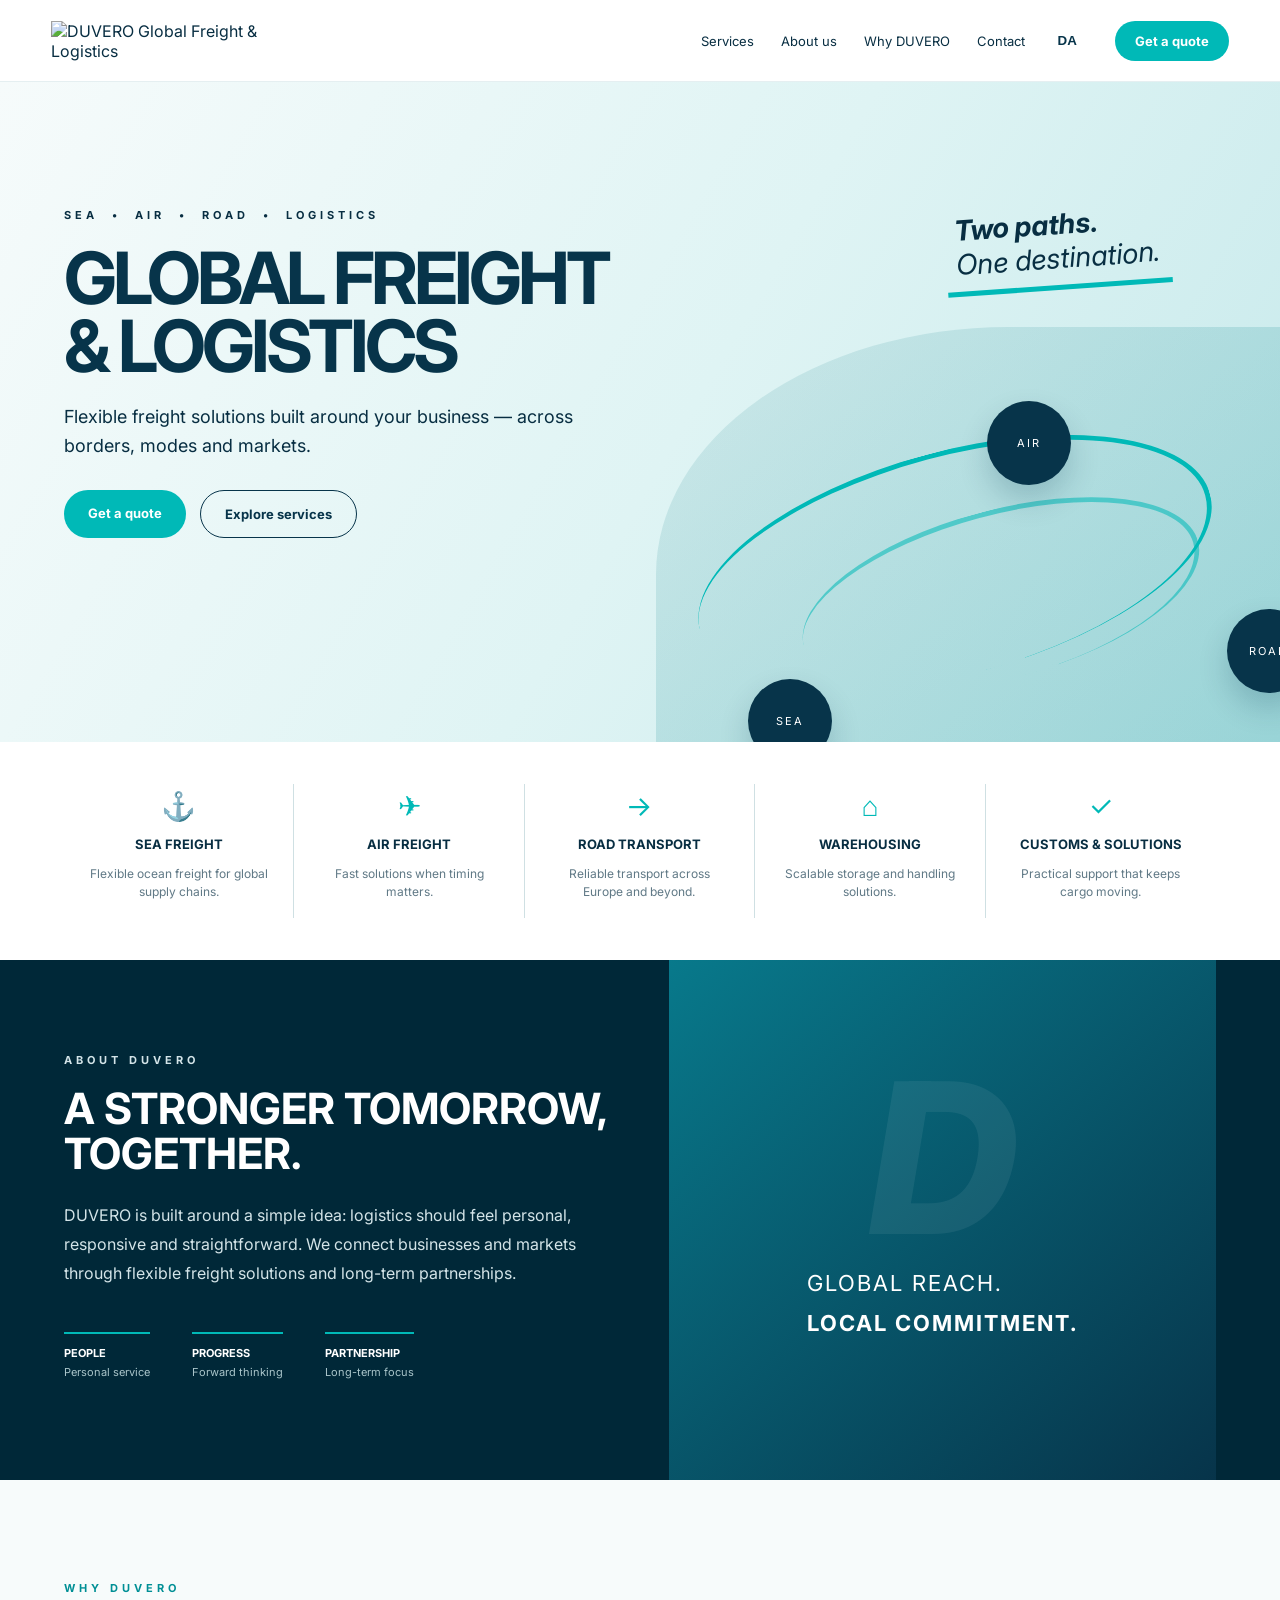
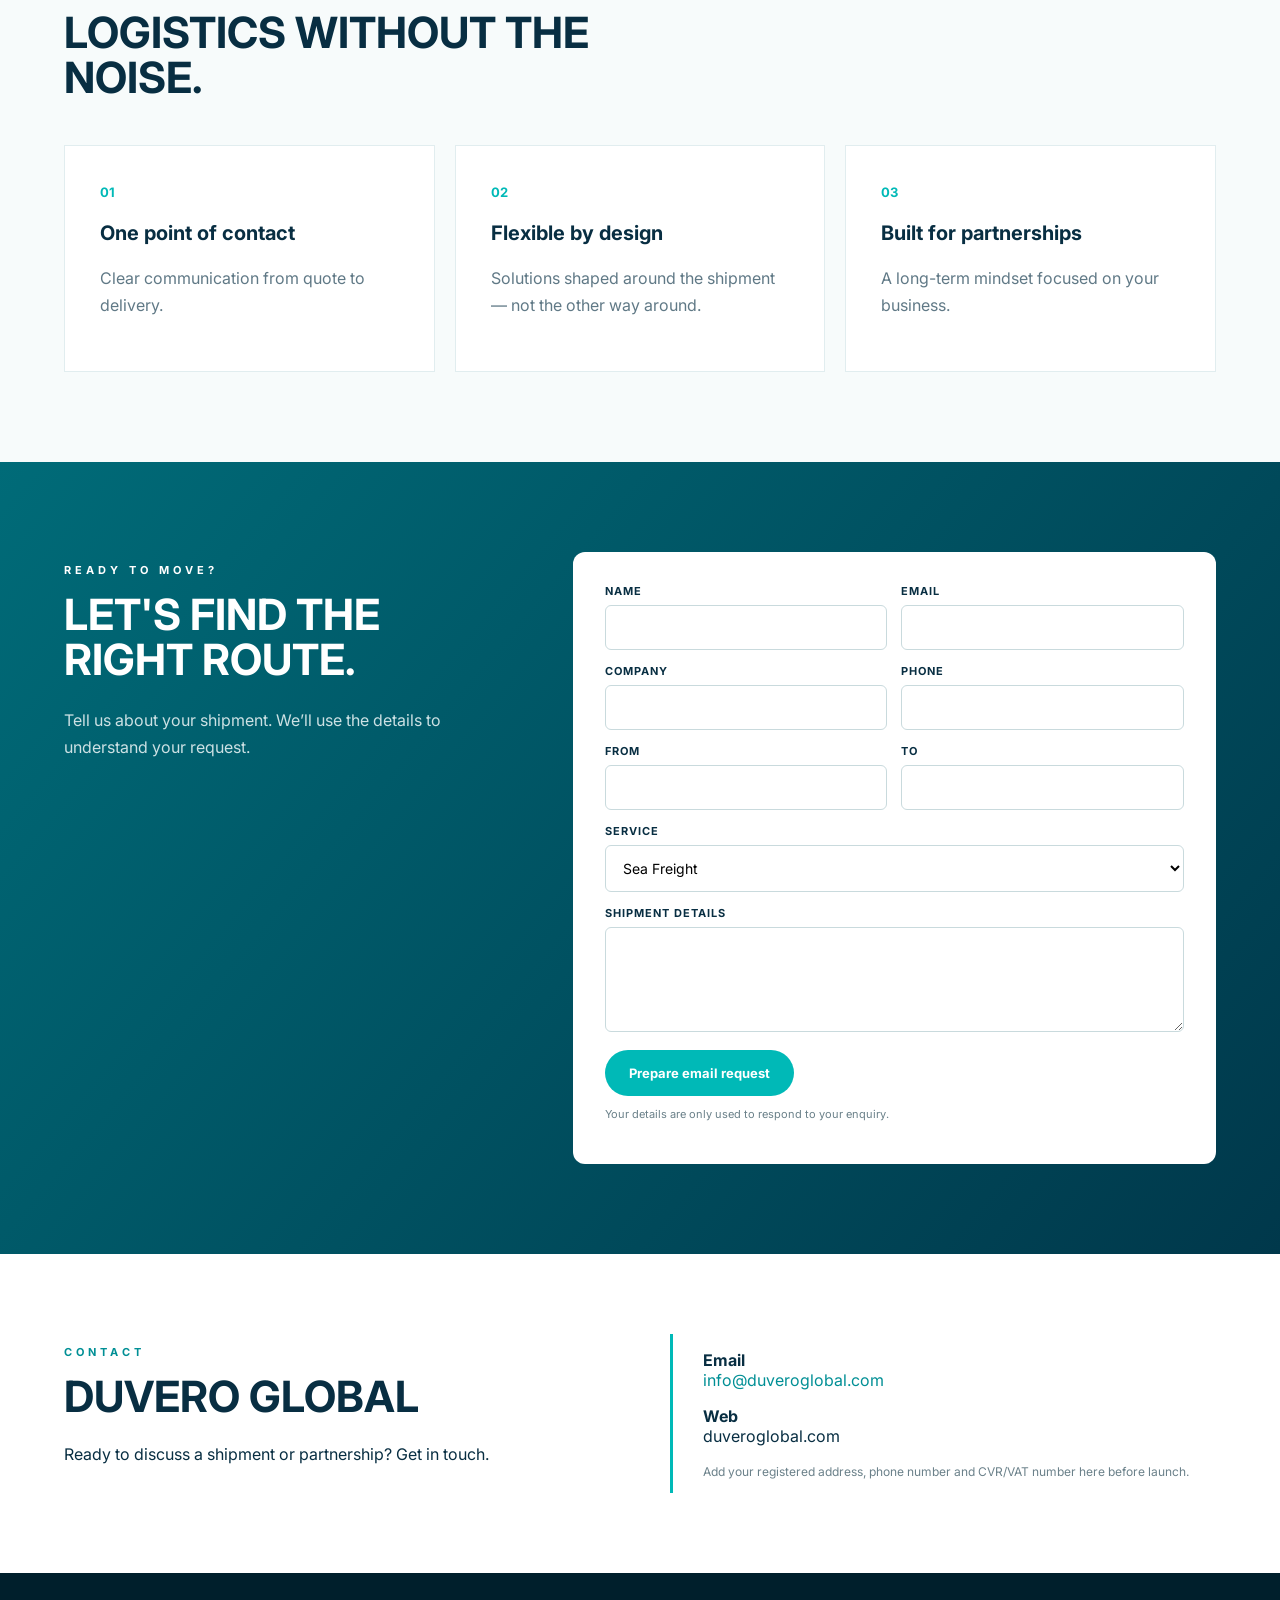
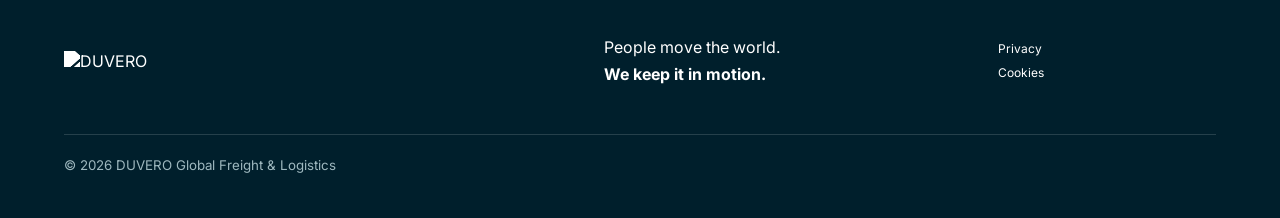
==== index.html @ 25d9b700 "Add files via upload" ====
<!doctype html>
<html lang="en">
<head>
<meta charset="utf-8"><meta name="viewport" content="width=device-width,initial-scale=1">
<title>DUVERO | Global Freight & Logistics</title>
<meta name="description" content="DUVERO Global Freight & Logistics. Flexible sea, air, road, warehousing and customs solutions built around your business.">
<meta name="theme-color" content="#07344a">
<meta property="og:title" content="DUVERO | Global Freight & Logistics">
<meta property="og:description" content="People move the world. We keep it in motion.">
<link rel="icon" href="assets/favicon.svg"><link rel="stylesheet" href="styles.css">
</head>
<body>
<header class="header">
<a href="#home" class="logo"><img src="assets/logo.svg" alt="DUVERO Global Freight & Logistics"></a>
<button class="hamb" aria-label="Open menu" aria-expanded="false">☰</button>
<nav id="nav">
<a href="#services" data-i18n="navServices">Services</a><a href="#about" data-i18n="navAbout">About us</a>
<a href="#why" data-i18n="navWhy">Why DUVERO</a><a href="#contact" data-i18n="navContact">Contact</a>
<button class="lang" id="lang">DA</button>
</nav>
<a class="btn headbtn" href="#quote" data-i18n="quote">Get a quote</a>
</header>

<main>
<section class="hero" id="home">
<div class="hero-art"><div class="route r1"></div><div class="route r2"></div><div class="orb o1">SEA</div><div class="orb o2">AIR</div><div class="orb o3">ROAD</div></div>
<div class="wrap hero-inner">
<p class="kicker">SEA &nbsp;•&nbsp; AIR &nbsp;•&nbsp; ROAD &nbsp;•&nbsp; LOGISTICS</p>
<h1 data-i18n="heroTitle">GLOBAL FREIGHT<br>&amp; LOGISTICS</h1>
<p class="hero-copy" data-i18n="heroCopy">Flexible freight solutions built around your business — across borders, modes and markets.</p>
<div class="buttons"><a class="btn" href="#quote" data-i18n="quote">Get a quote</a><a class="btn secondary" href="#services" data-i18n="explore">Explore services</a></div>
<div class="signature"><b>Two paths.</b><br>One destination.</div>
</div>
</section>

<section class="service-strip" id="services">
<div class="wrap services">
<article><span>⚓</span><h3>Sea Freight</h3><p data-i18n="sea">Flexible ocean freight for global supply chains.</p></article>
<article><span>✈</span><h3>Air Freight</h3><p data-i18n="air">Fast solutions when timing matters.</p></article>
<article><span>→</span><h3>Road Transport</h3><p data-i18n="road">Reliable transport across Europe and beyond.</p></article>
<article><span>⌂</span><h3>Warehousing</h3><p data-i18n="warehouse">Scalable storage and handling solutions.</p></article>
<article><span>✓</span><h3>Customs & Solutions</h3><p data-i18n="customs">Practical support that keeps cargo moving.</p></article>
</div></section>

<section class="about" id="about"><div class="wrap about-grid">
<div><p class="kicker teal">ABOUT DUVERO</p><h2 data-i18n="aboutTitle">A STRONGER TOMORROW, TOGETHER.</h2>
<p data-i18n="aboutText">DUVERO is built around a simple idea: logistics should feel personal, responsive and straightforward. We connect businesses and markets through flexible freight solutions and long-term partnerships.</p>
<div class="values"><div><b>PEOPLE</b><small data-i18n="people">Personal service</small></div><div><b>PROGRESS</b><small data-i18n="progress">Forward thinking</small></div><div><b>PARTNERSHIP</b><small data-i18n="partner">Long-term focus</small></div></div></div>
<div class="visual"><div class="bigmark">D</div><p>GLOBAL REACH.<br><strong>LOCAL COMMITMENT.</strong></p></div>
</div></section>

<section class="why" id="why"><div class="wrap">
<p class="kicker teal">WHY DUVERO</p><h2 data-i18n="whyTitle">LOGISTICS WITHOUT THE NOISE.</h2>
<div class="why-grid">
<article><b>01</b><h3 data-i18n="w1t">One point of contact</h3><p data-i18n="w1">Clear communication from quote to delivery.</p></article>
<article><b>02</b><h3 data-i18n="w2t">Flexible by design</h3><p data-i18n="w2">Solutions shaped around the shipment — not the other way around.</p></article>
<article><b>03</b><h3 data-i18n="w3t">Built for partnerships</h3><p data-i18n="w3">A long-term mindset focused on your business.</p></article>
</div></div></section>

<section class="quote" id="quote"><div class="wrap quote-grid">
<div><p class="kicker">READY TO MOVE?</p><h2 data-i18n="quoteTitle">LET'S FIND THE RIGHT ROUTE.</h2><p data-i18n="quoteCopy">Tell us about your shipment. We’ll use the details to understand your request.</p></div>
<form id="quoteForm">
<div class="two"><label><span data-i18n="name">Name</span><input name="name" required></label><label><span>Email</span><input name="email" type="email" required></label></div>
<div class="two"><label><span data-i18n="company">Company</span><input name="company"></label><label><span data-i18n="phone">Phone</span><input name="phone" type="tel"></label></div>
<div class="two"><label><span data-i18n="from">From</span><input name="from"></label><label><span data-i18n="to">To</span><input name="to"></label></div>
<label><span data-i18n="service">Service</span><select name="service"><option>Sea Freight</option><option>Air Freight</option><option>Road Transport</option><option>Warehousing</option><option>Customs & Solutions</option></select></label>
<label><span data-i18n="details">Shipment details</span><textarea name="details" required></textarea></label>
<button class="btn" type="submit" data-i18n="send">Prepare email request</button><p class="formnote" id="formnote" data-i18n="privacy">Your details are only used to respond to your enquiry.</p>
</form></div></section>

<section class="contact" id="contact"><div class="wrap contact-grid">
<div><p class="kicker teal">CONTACT</p><h2>DUVERO GLOBAL</h2><p data-i18n="contactText">Ready to discuss a shipment or partnership? Get in touch.</p></div>
<div class="contact-card"><p><b>Email</b><br><a href="mailto:info@duveroglobal.com">info@duveroglobal.com</a></p><p><b>Web</b><br>duveroglobal.com</p><p class="muted" data-i18n="contactNote">Add your registered address, phone number and CVR/VAT number here before launch.</p></div>
</div></section>
</main>

<footer><div class="wrap footer-grid"><img src="assets/logo.svg" alt="DUVERO"><p>People move the world.<br><b>We keep it in motion.</b></p><div><a href="privacy.html">Privacy</a><br><a href="cookies.html">Cookies</a></div><small>© <span id="year"></span> DUVERO Global Freight & Logistics</small></div></footer>
<script src="script.js"></script>
</body></html>
---- styles.css ----
@import url('https://fonts.googleapis.com/css2?family=Inter:wght@400;500;600;700;800&display=swap');
:root{--navy:#07344a;--deep:#002838;--teal:#00b9b7;--mist:#eef8f8;--ink:#082e42;--line:#cfe0e3}
*{box-sizing:border-box}html{scroll-behavior:smooth}body{margin:0;font-family:Inter,Arial,sans-serif;color:var(--ink);background:#fff}a{color:inherit;text-decoration:none}.wrap{width:min(1180px,90%);margin:auto}
.header{height:82px;display:flex;align-items:center;padding:0 4%;gap:32px;background:#fff;position:sticky;top:0;z-index:20;border-bottom:1px solid #e5eff1}.logo{margin-right:auto}.logo img{width:245px;display:block}.header nav{display:flex;align-items:center;gap:27px;font-size:13px}.header nav a:hover{color:var(--teal)}.lang{border:0;background:none;font-weight:800;color:var(--navy);cursor:pointer}.hamb{display:none;border:0;background:none;font-size:25px}.btn{display:inline-block;border:0;border-radius:30px;background:var(--teal);color:#fff;padding:15px 24px;font:700 13px Inter;cursor:pointer}.secondary{background:transparent;border:1px solid var(--navy);color:var(--navy)}.headbtn{padding:12px 20px}
.hero{min-height:660px;position:relative;overflow:hidden;background:linear-gradient(120deg,#f6fbfb 0,#dff4f4 53%,#c6e9eb 100%)}.hero-inner{position:relative;z-index:2;padding-top:115px}.kicker{font-size:11px;letter-spacing:4px;font-weight:700}.teal{color:#008f95}.hero h1{font-size:72px;line-height:.95;letter-spacing:-4px;margin:22px 0;color:var(--navy)}.hero-copy{max-width:530px;font-size:18px;line-height:1.6}.buttons{display:flex;gap:14px;margin-top:30px}.signature{position:absolute;right:4%;top:115px;font-size:28px;font-style:italic;transform:rotate(-4deg);border-bottom:5px solid var(--teal);padding:10px}.hero-art{position:absolute;right:-80px;bottom:-80px;width:55%;height:75%;border-radius:50% 0 0 0;background:linear-gradient(145deg,#0d6d7a18,#008f9540)}.route{position:absolute;border:5px solid var(--teal);border-left:0;border-bottom:0;border-radius:50%;transform:rotate(-15deg)}.r1{width:75%;height:45%;top:25%;left:5%}.r2{width:58%;height:34%;top:37%;left:20%;opacity:.55}.orb{position:absolute;width:84px;height:84px;border-radius:50%;background:var(--navy);color:white;display:grid;place-items:center;font-size:11px;letter-spacing:2px;box-shadow:0 15px 30px #07344a33}.o1{left:13%;bottom:12%}.o2{left:47%;top:15%}.o3{right:7%;bottom:26%}
.service-strip{background:#fff}.services{display:grid;grid-template-columns:repeat(5,1fr);padding:42px 0}.services article{padding:5px 25px;text-align:center;border-right:1px solid var(--line)}.services article:last-child{border:0}.services span{font-size:28px;color:var(--teal)}.services h3{font-size:13px;text-transform:uppercase}.services p{font-size:12px;line-height:1.5;color:#607986}
.about{background:var(--deep);color:#fff}.about-grid{display:grid;grid-template-columns:1.05fr .95fr;min-height:520px}.about-grid>div:first-child{padding:80px 10% 70px 0}.about h2,.why h2,.quote h2,.contact h2{font-size:43px;line-height:1.05;margin:15px 0 25px}.about p{line-height:1.8;color:#d3e4e8}.values{display:flex;gap:42px;margin-top:45px}.values div{border-top:2px solid var(--teal);padding-top:12px}.values b,.values small{display:block;font-size:11px}.values small{font-weight:400;color:#a9c5ca;margin-top:5px}.visual{background:linear-gradient(140deg,#08798b,#07344a);display:flex;align-items:center;justify-content:center;flex-direction:column;overflow:hidden}.bigmark{font-size:210px;font-weight:800;font-style:italic;color:#fff1;line-height:.8}.visual p{font-size:22px;letter-spacing:2px;color:#fff}
.why{padding:90px 0;background:#f7fbfb}.why>div>h2{max-width:620px}.why-grid{display:grid;grid-template-columns:repeat(3,1fr);gap:20px;margin-top:45px}.why-grid article{background:white;padding:35px;border:1px solid #e1edef}.why-grid b{color:var(--teal);font-size:13px}.why-grid h3{font-size:20px}.why-grid p{line-height:1.7;color:#607986}
.quote{background:linear-gradient(130deg,#006b78,#00384b);color:white;padding:90px 0}.quote-grid{display:grid;grid-template-columns:.8fr 1.2fr;gap:80px}.quote-grid>div>p:last-child{line-height:1.7;color:#cce1e4}.quote form{background:white;color:var(--ink);padding:32px;border-radius:12px}.two{display:grid;grid-template-columns:1fr 1fr;gap:14px}label{display:block;margin-bottom:14px}label span{display:block;font-size:11px;font-weight:700;margin-bottom:7px;text-transform:uppercase;letter-spacing:1px}input,select,textarea{width:100%;border:1px solid #c9dadd;border-radius:6px;padding:13px;font:14px Inter;background:#fff}textarea{min-height:105px;resize:vertical}.formnote{font-size:11px;color:#6a8089}
.contact{padding:80px 0}.contact-grid{display:grid;grid-template-columns:1fr 1fr;gap:60px}.contact-card{border-left:3px solid var(--teal);padding-left:30px}.contact-card a{color:#008f95}.muted{color:#6b818a;font-size:12px;line-height:1.6}
footer{background:#001f2c;color:white;padding:45px 0}.footer-grid{display:grid;grid-template-columns:1.4fr 1fr .6fr;align-items:center;gap:30px}.footer-grid img{width:220px;filter:brightness(0) invert(1)}.footer-grid p{line-height:1.7}.footer-grid div{font-size:12px;line-height:2}.footer-grid small{grid-column:1/-1;border-top:1px solid #ffffff25;padding-top:22px;color:#9eb8bf}
@media(max-width:850px){.header{height:72px}.logo img{width:190px}.header nav{display:none;position:absolute;top:72px;left:0;right:0;background:#fff;padding:25px 5%;flex-direction:column;align-items:flex-start;border-bottom:1px solid #ddd}.header nav.open{display:flex}.hamb{display:block}.headbtn{display:none}.hero{min-height:620px}.hero-inner{padding-top:85px}.hero h1{font-size:47px;letter-spacing:-2px}.signature{display:none}.hero-art{width:90%;opacity:.6}.services{grid-template-columns:1fr 1fr}.services article{border-bottom:1px solid var(--line)}.about-grid,.quote-grid,.contact-grid{grid-template-columns:1fr}.about-grid>div:first-child{padding:60px 0}.visual{min-height:300px}.why-grid{grid-template-columns:1fr}.two{grid-template-columns:1fr}.quote-grid{gap:30px}.footer-grid{grid-template-columns:1fr}.footer-grid small{grid-column:auto}}
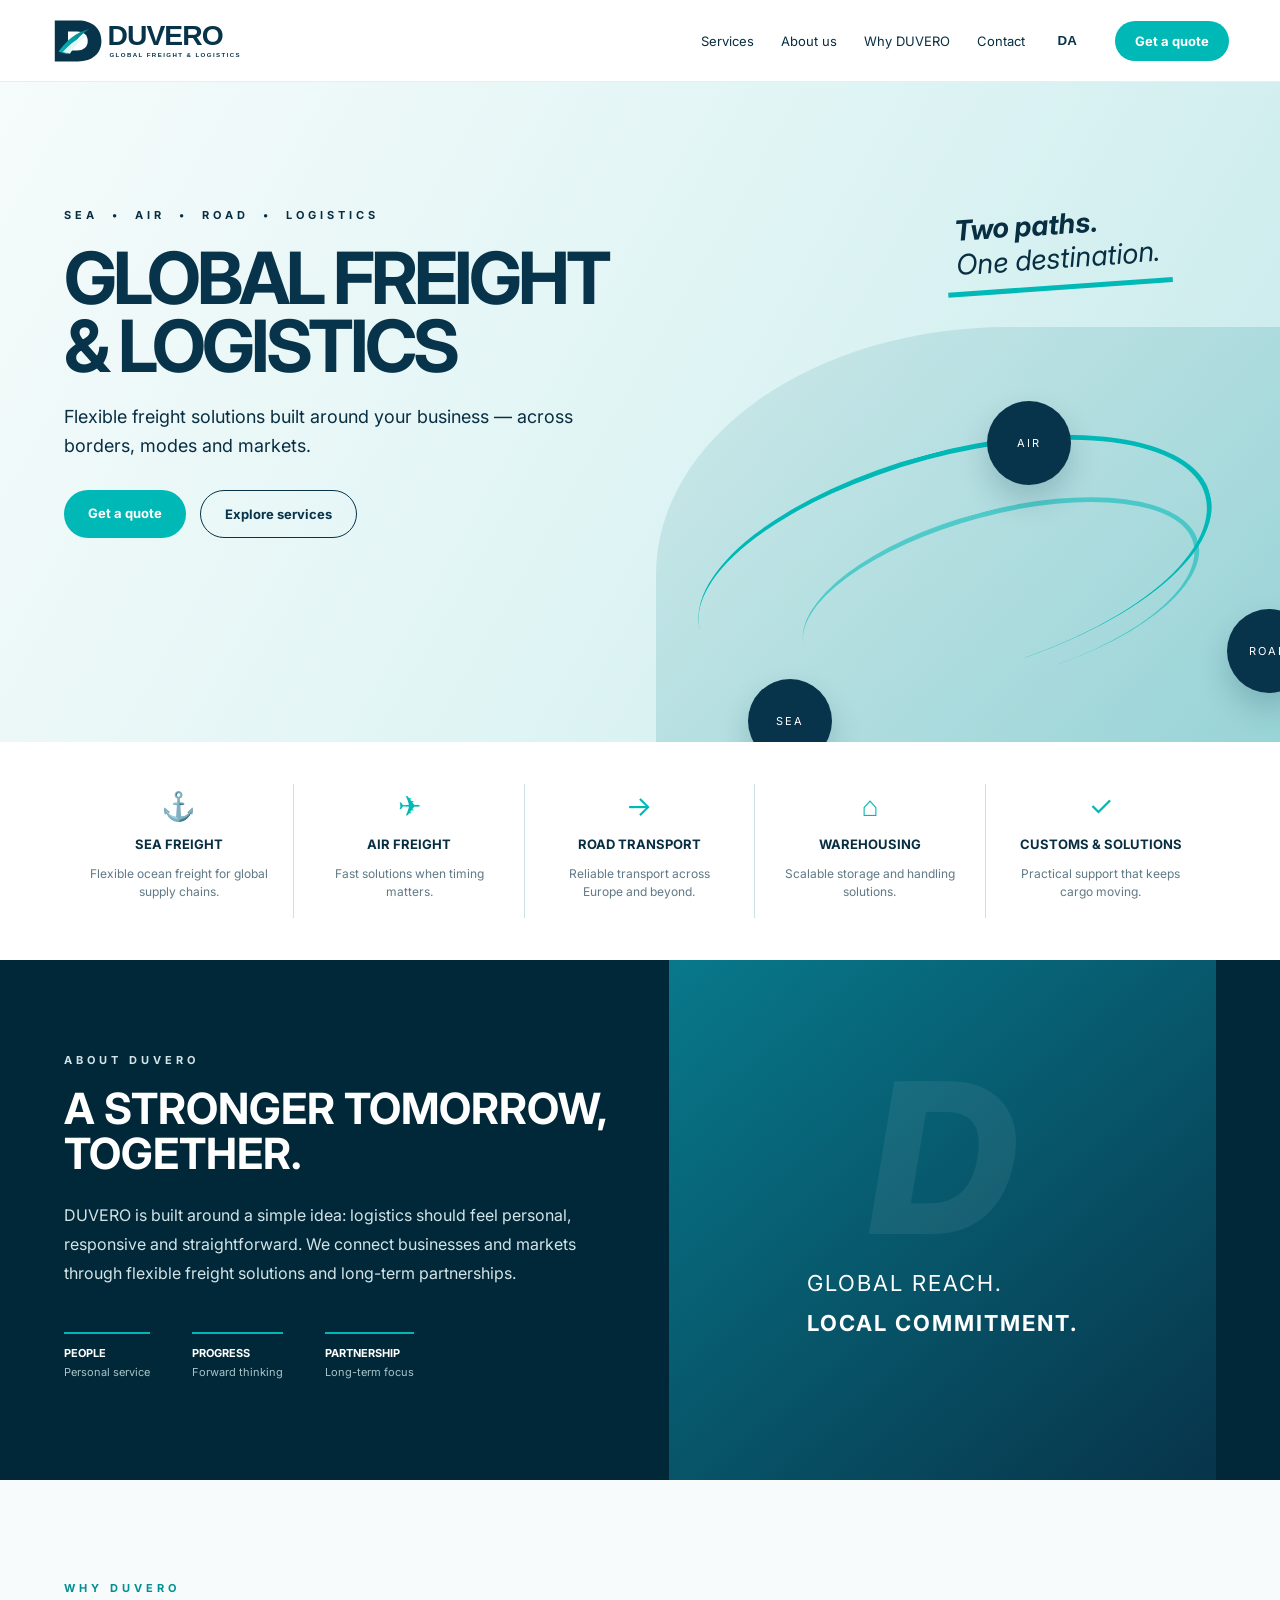
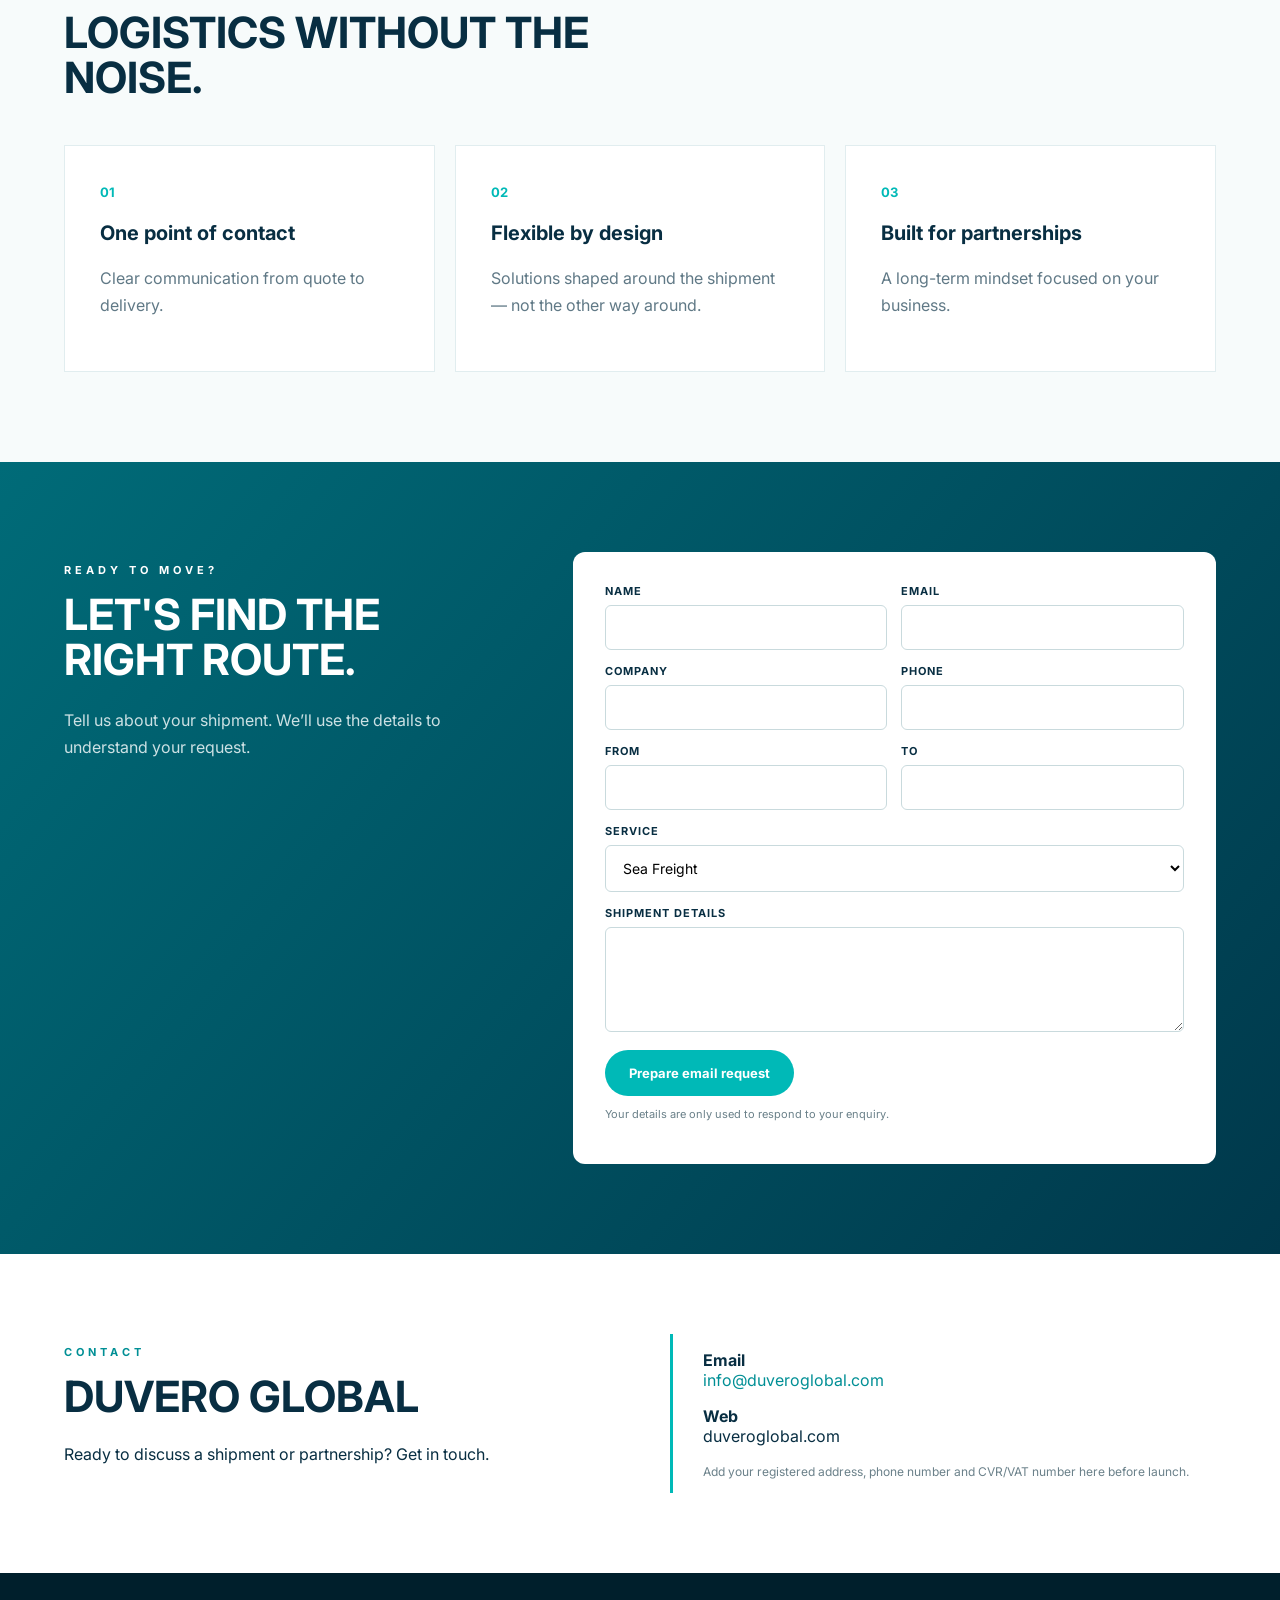
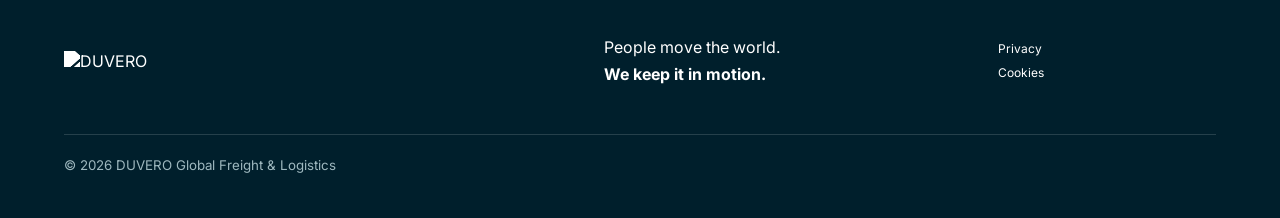
==== commit 84b697b4: "Update index.html" ====
--- a/index.html
+++ b/index.html
@@ -11,7 +11,7 @@
 </head>
 <body>
 <header class="header">
-<a href="#home" class="logo"><img src="assets/logo.svg" alt="DUVERO Global Freight & Logistics"></a>
+<a href="#home" class="logo"><img src="logo.svg" alt="DUVERO Global Freight & Logistics"></a>
 <button class="hamb" aria-label="Open menu" aria-expanded="false">☰</button>
 <nav id="nav">
 <a href="#services" data-i18n="navServices">Services</a><a href="#about" data-i18n="navAbout">About us</a>
@@ -76,4 +76,4 @@
 
 <footer><div class="wrap footer-grid"><img src="assets/logo.svg" alt="DUVERO"><p>People move the world.<br><b>We keep it in motion.</b></p><div><a href="privacy.html">Privacy</a><br><a href="cookies.html">Cookies</a></div><small>© <span id="year"></span> DUVERO Global Freight & Logistics</small></div></footer>
 <script src="script.js"></script>
-</body></html>+</body></html>
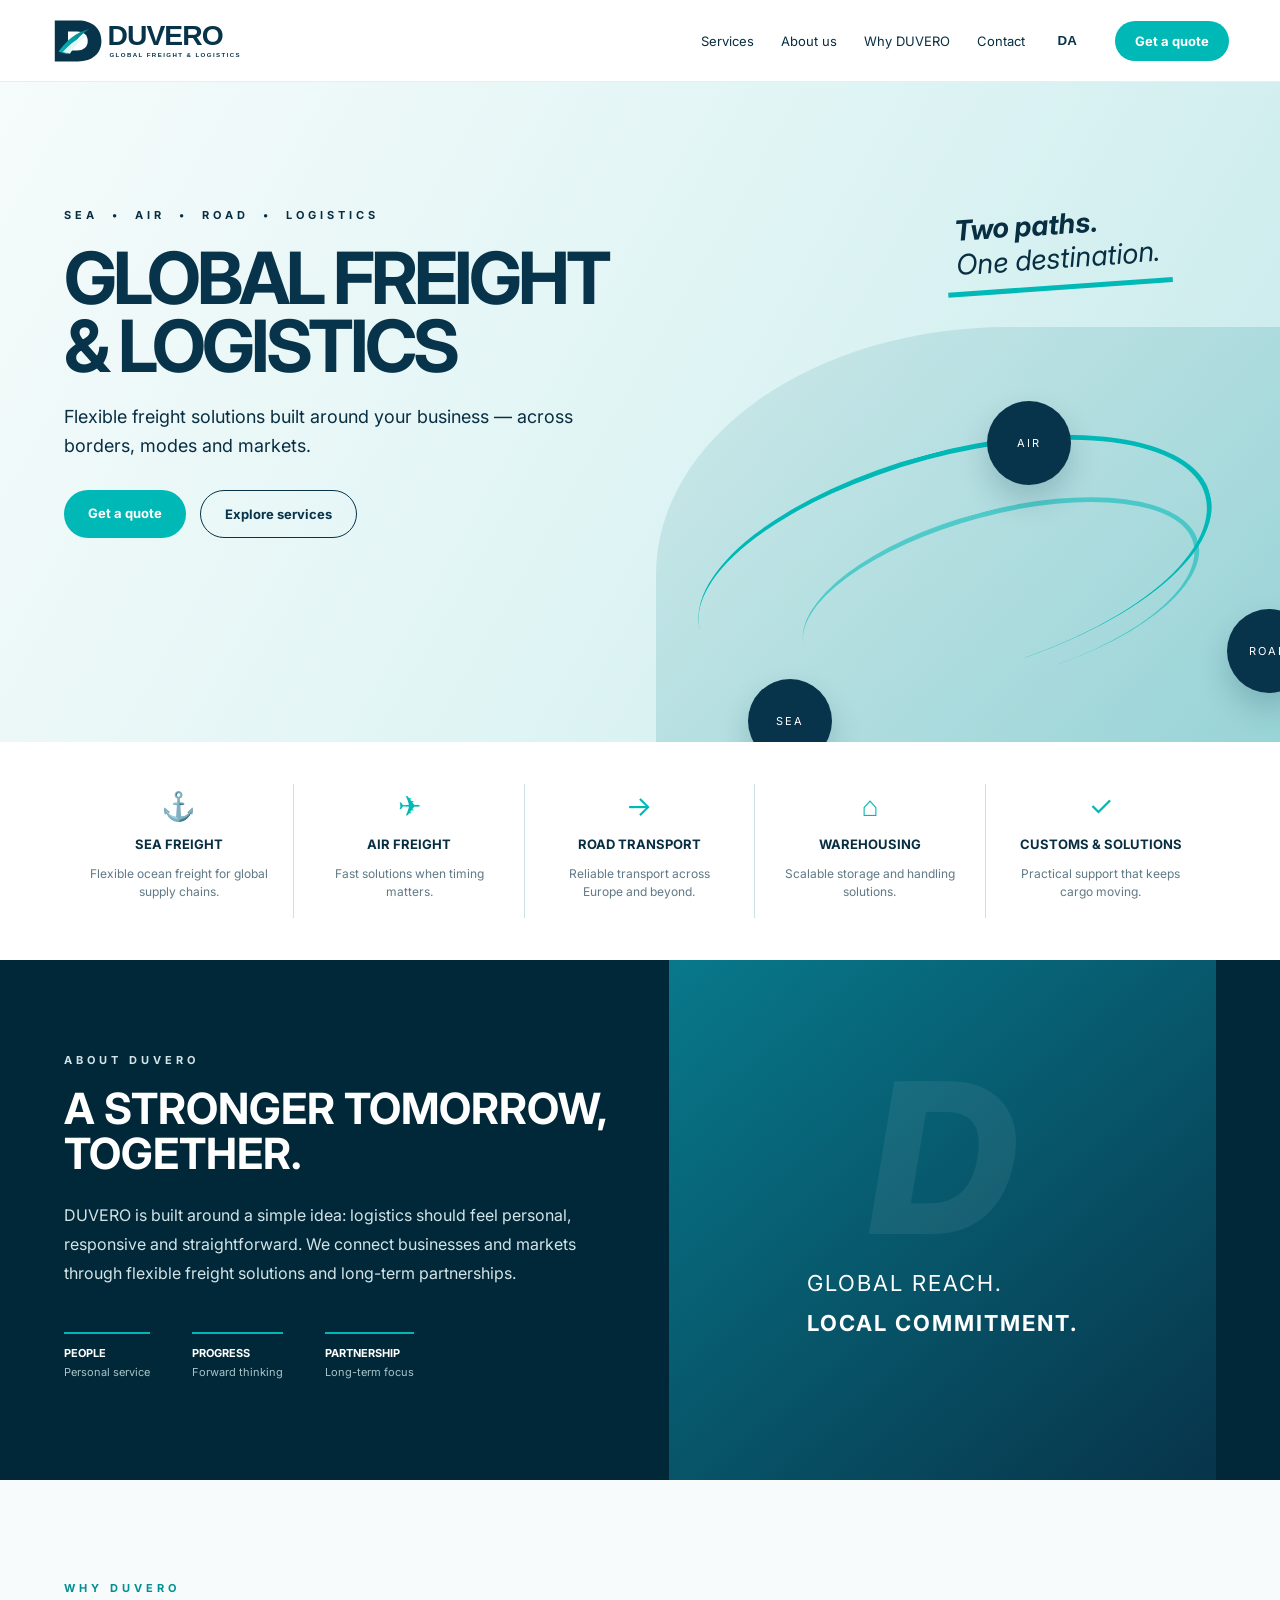
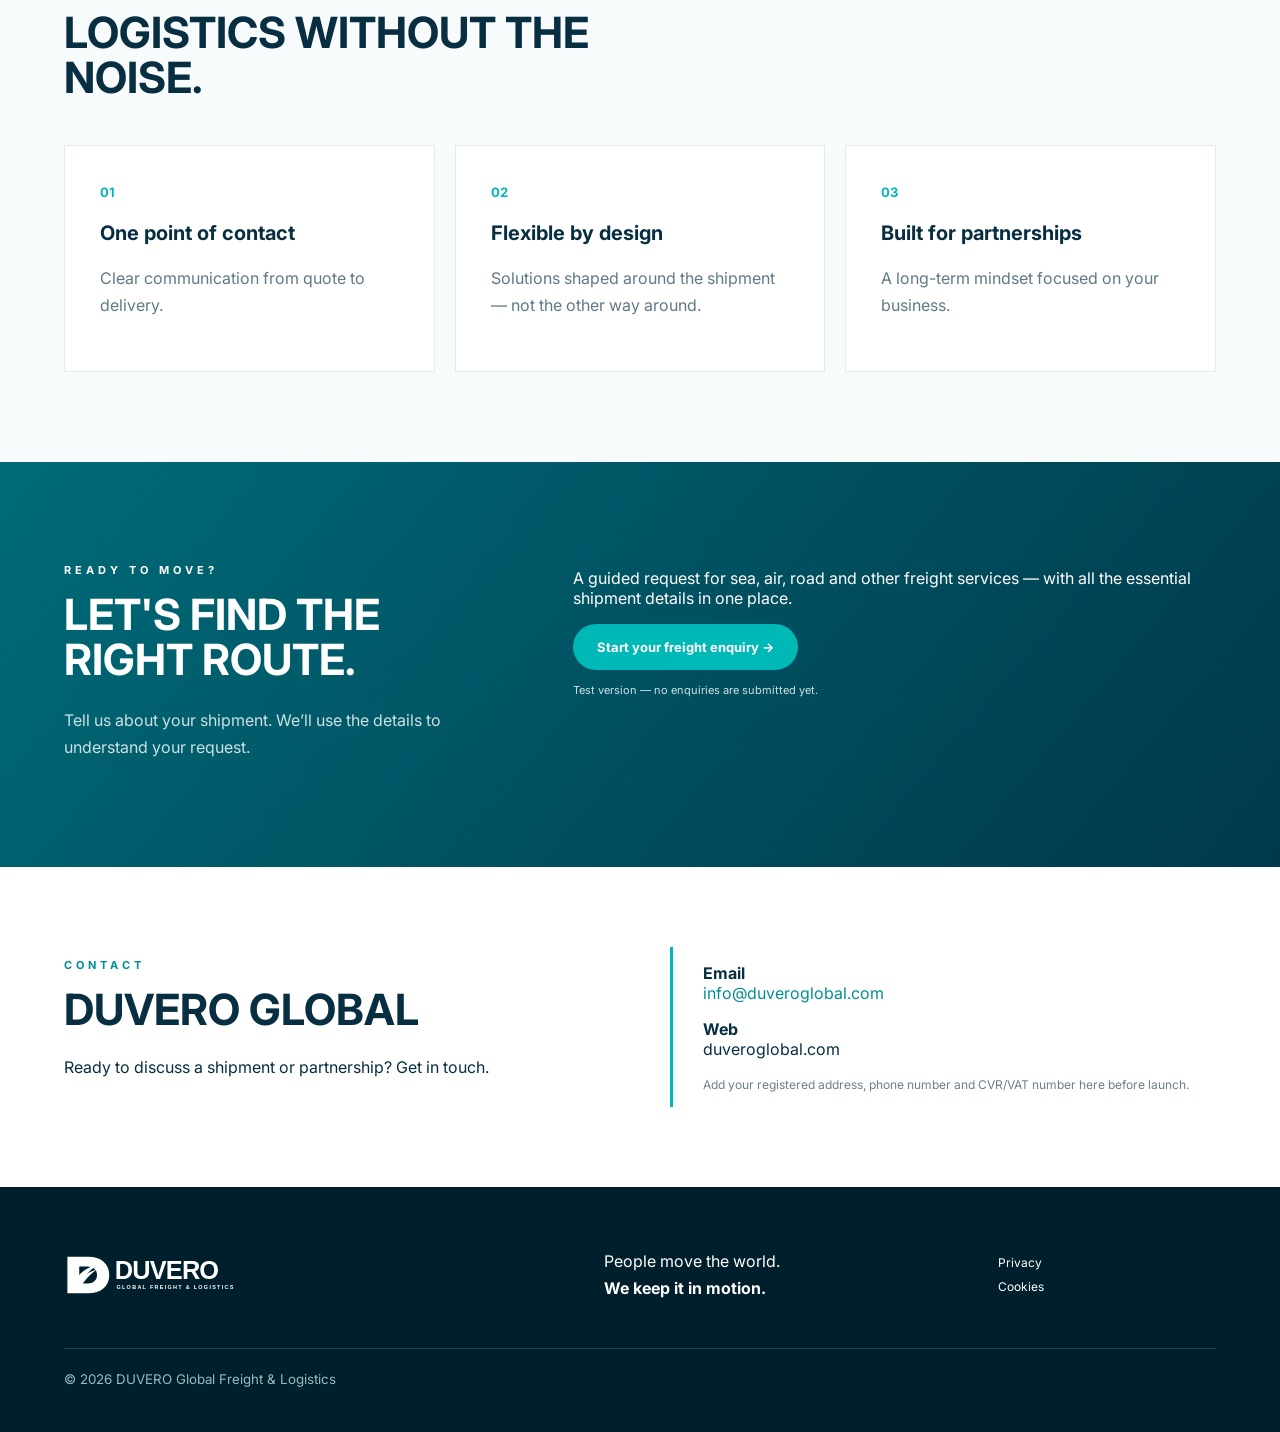
==== commit a7e6b293: "Link Get a Quote buttons to new wizard and fix footer logo" ====
--- a/index.html
+++ b/index.html
@@ -7,7 +7,7 @@
 <meta name="theme-color" content="#07344a">
 <meta property="og:title" content="DUVERO | Global Freight & Logistics">
 <meta property="og:description" content="People move the world. We keep it in motion.">
-<link rel="icon" href="assets/favicon.svg"><link rel="stylesheet" href="styles.css">
+<link rel="icon" href="favicon.svg"><link rel="stylesheet" href="styles.css">
 </head>
 <body>
 <header class="header">
@@ -18,7 +18,7 @@
 <a href="#why" data-i18n="navWhy">Why DUVERO</a><a href="#contact" data-i18n="navContact">Contact</a>
 <button class="lang" id="lang">DA</button>
 </nav>
-<a class="btn headbtn" href="#quote" data-i18n="quote">Get a quote</a>
+<a class="btn headbtn" href="quote.html" data-i18n="quote">Get a quote</a>
 </header>
 
 <main>
@@ -28,7 +28,7 @@
 <p class="kicker">SEA &nbsp;•&nbsp; AIR &nbsp;•&nbsp; ROAD &nbsp;•&nbsp; LOGISTICS</p>
 <h1 data-i18n="heroTitle">GLOBAL FREIGHT<br>&amp; LOGISTICS</h1>
 <p class="hero-copy" data-i18n="heroCopy">Flexible freight solutions built around your business — across borders, modes and markets.</p>
-<div class="buttons"><a class="btn" href="#quote" data-i18n="quote">Get a quote</a><a class="btn secondary" href="#services" data-i18n="explore">Explore services</a></div>
+<div class="buttons"><a class="btn" href="quote.html" data-i18n="quote">Get a quote</a><a class="btn secondary" href="#services" data-i18n="explore">Explore services</a></div>
 <div class="signature"><b>Two paths.</b><br>One destination.</div>
 </div>
 </section>
@@ -59,14 +59,8 @@
 
 <section class="quote" id="quote"><div class="wrap quote-grid">
 <div><p class="kicker">READY TO MOVE?</p><h2 data-i18n="quoteTitle">LET'S FIND THE RIGHT ROUTE.</h2><p data-i18n="quoteCopy">Tell us about your shipment. We’ll use the details to understand your request.</p></div>
-<form id="quoteForm">
-<div class="two"><label><span data-i18n="name">Name</span><input name="name" required></label><label><span>Email</span><input name="email" type="email" required></label></div>
-<div class="two"><label><span data-i18n="company">Company</span><input name="company"></label><label><span data-i18n="phone">Phone</span><input name="phone" type="tel"></label></div>
-<div class="two"><label><span data-i18n="from">From</span><input name="from"></label><label><span data-i18n="to">To</span><input name="to"></label></div>
-<label><span data-i18n="service">Service</span><select name="service"><option>Sea Freight</option><option>Air Freight</option><option>Road Transport</option><option>Warehousing</option><option>Customs & Solutions</option></select></label>
-<label><span data-i18n="details">Shipment details</span><textarea name="details" required></textarea></label>
-<button class="btn" type="submit" data-i18n="send">Prepare email request</button><p class="formnote" id="formnote" data-i18n="privacy">Your details are only used to respond to your enquiry.</p>
-</form></div></section>
+<div class="quote-entry">
+<p data-i18n="quoteIntro">A guided request for sea, air, road and other freight services — with all the essential shipment details in one place.</p><a class="btn" href="quote.html" data-i18n="startQuote">Start your freight enquiry →</a><p class="formnote" data-i18n="testNote">Test version — no enquiries are submitted yet.</p></div></div></section>
 
 <section class="contact" id="contact"><div class="wrap contact-grid">
 <div><p class="kicker teal">CONTACT</p><h2>DUVERO GLOBAL</h2><p data-i18n="contactText">Ready to discuss a shipment or partnership? Get in touch.</p></div>
@@ -74,6 +68,6 @@
 </div></section>
 </main>
 
-<footer><div class="wrap footer-grid"><img src="assets/logo.svg" alt="DUVERO"><p>People move the world.<br><b>We keep it in motion.</b></p><div><a href="privacy.html">Privacy</a><br><a href="cookies.html">Cookies</a></div><small>© <span id="year"></span> DUVERO Global Freight & Logistics</small></div></footer>
+<footer><div class="wrap footer-grid"><img src="logo.svg" alt="DUVERO"><p>People move the world.<br><b>We keep it in motion.</b></p><div><a href="privacy.html">Privacy</a><br><a href="cookies.html">Cookies</a></div><small>© <span id="year"></span> DUVERO Global Freight & Logistics</small></div></footer>
 <script src="script.js"></script>
 </body></html>
